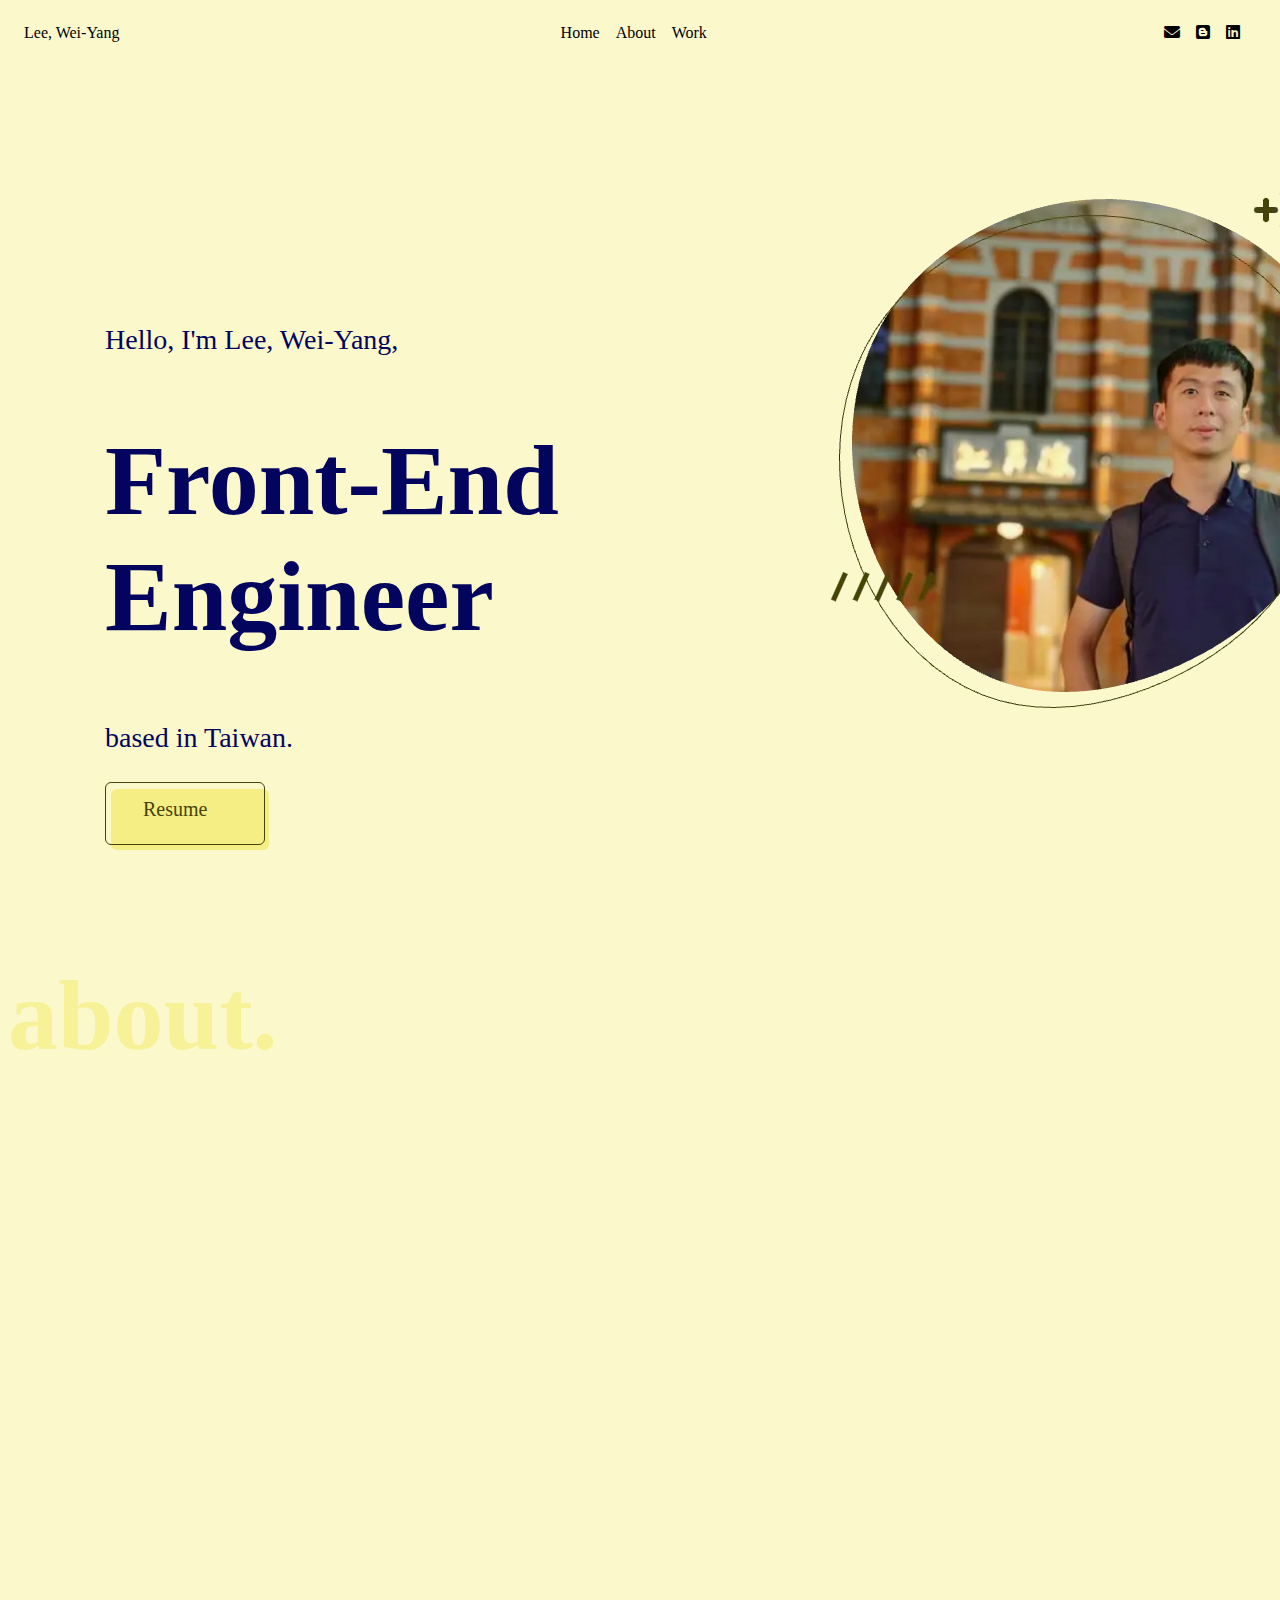
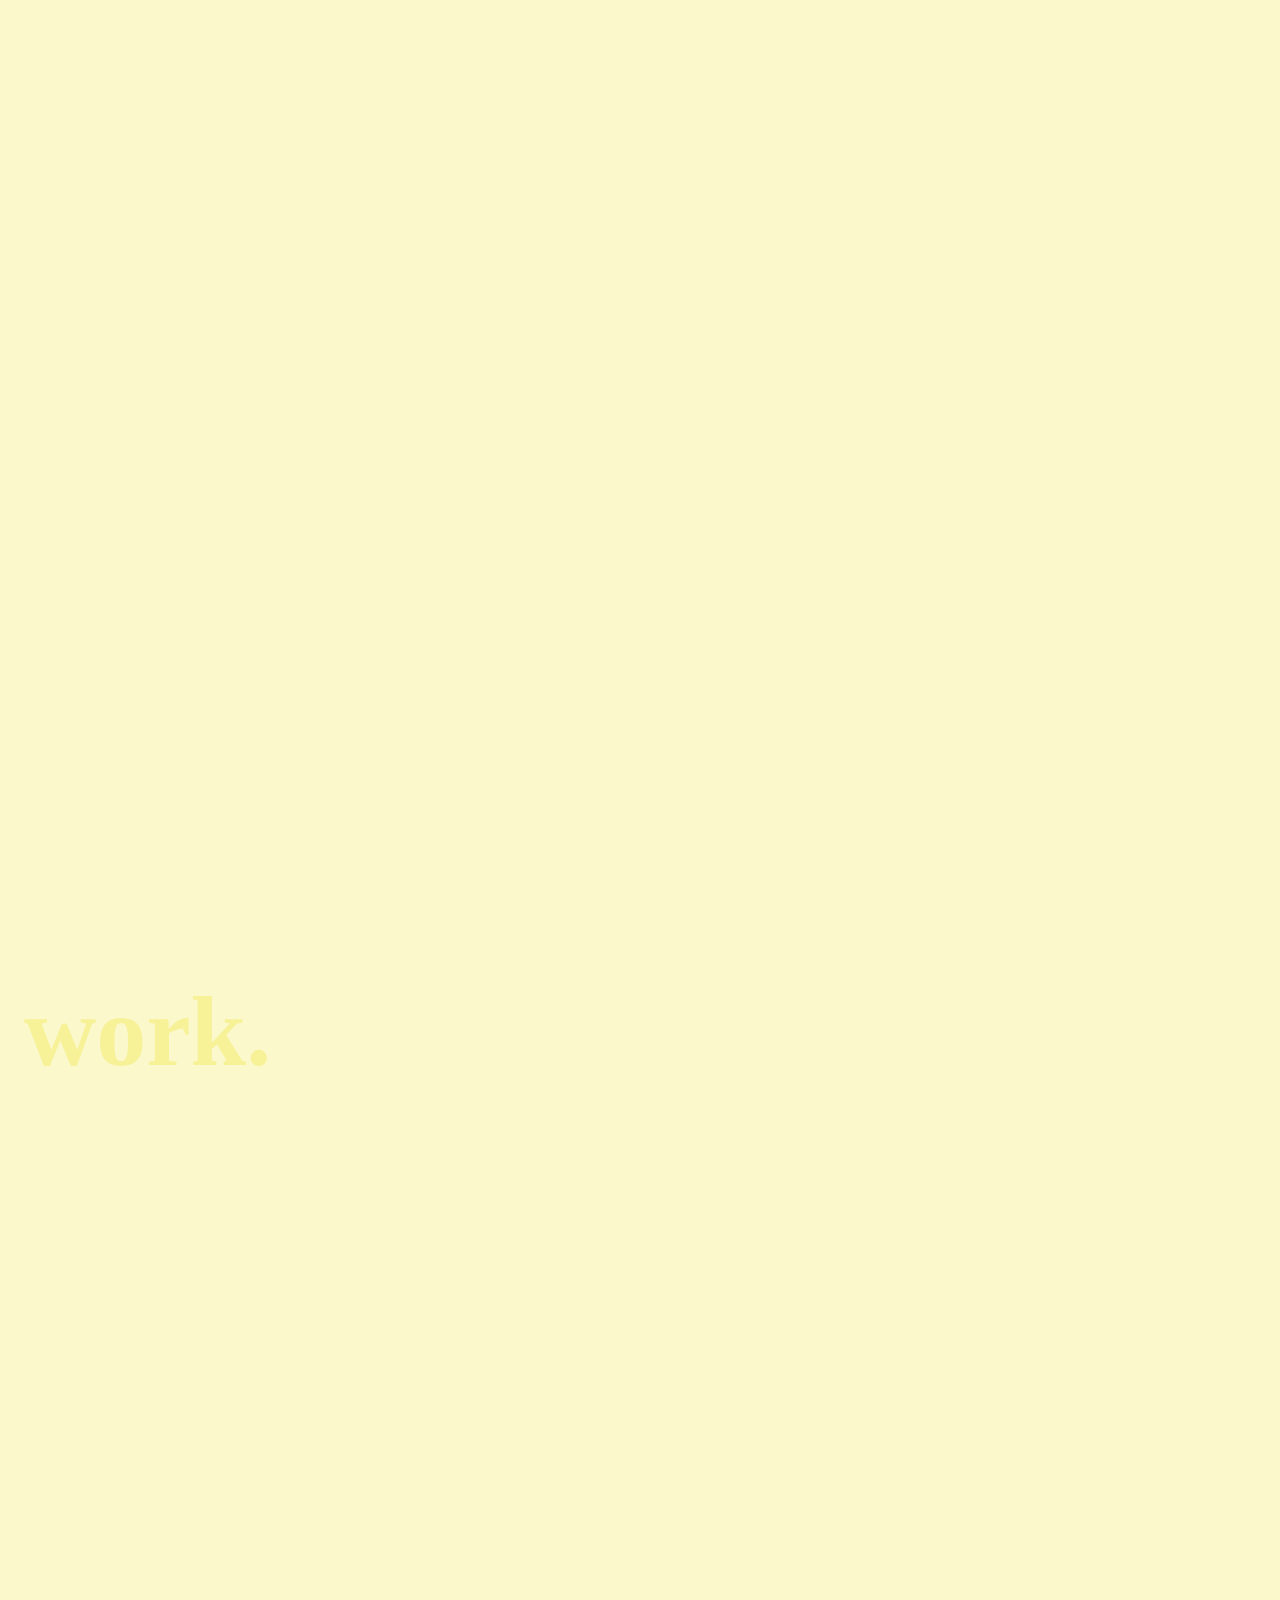
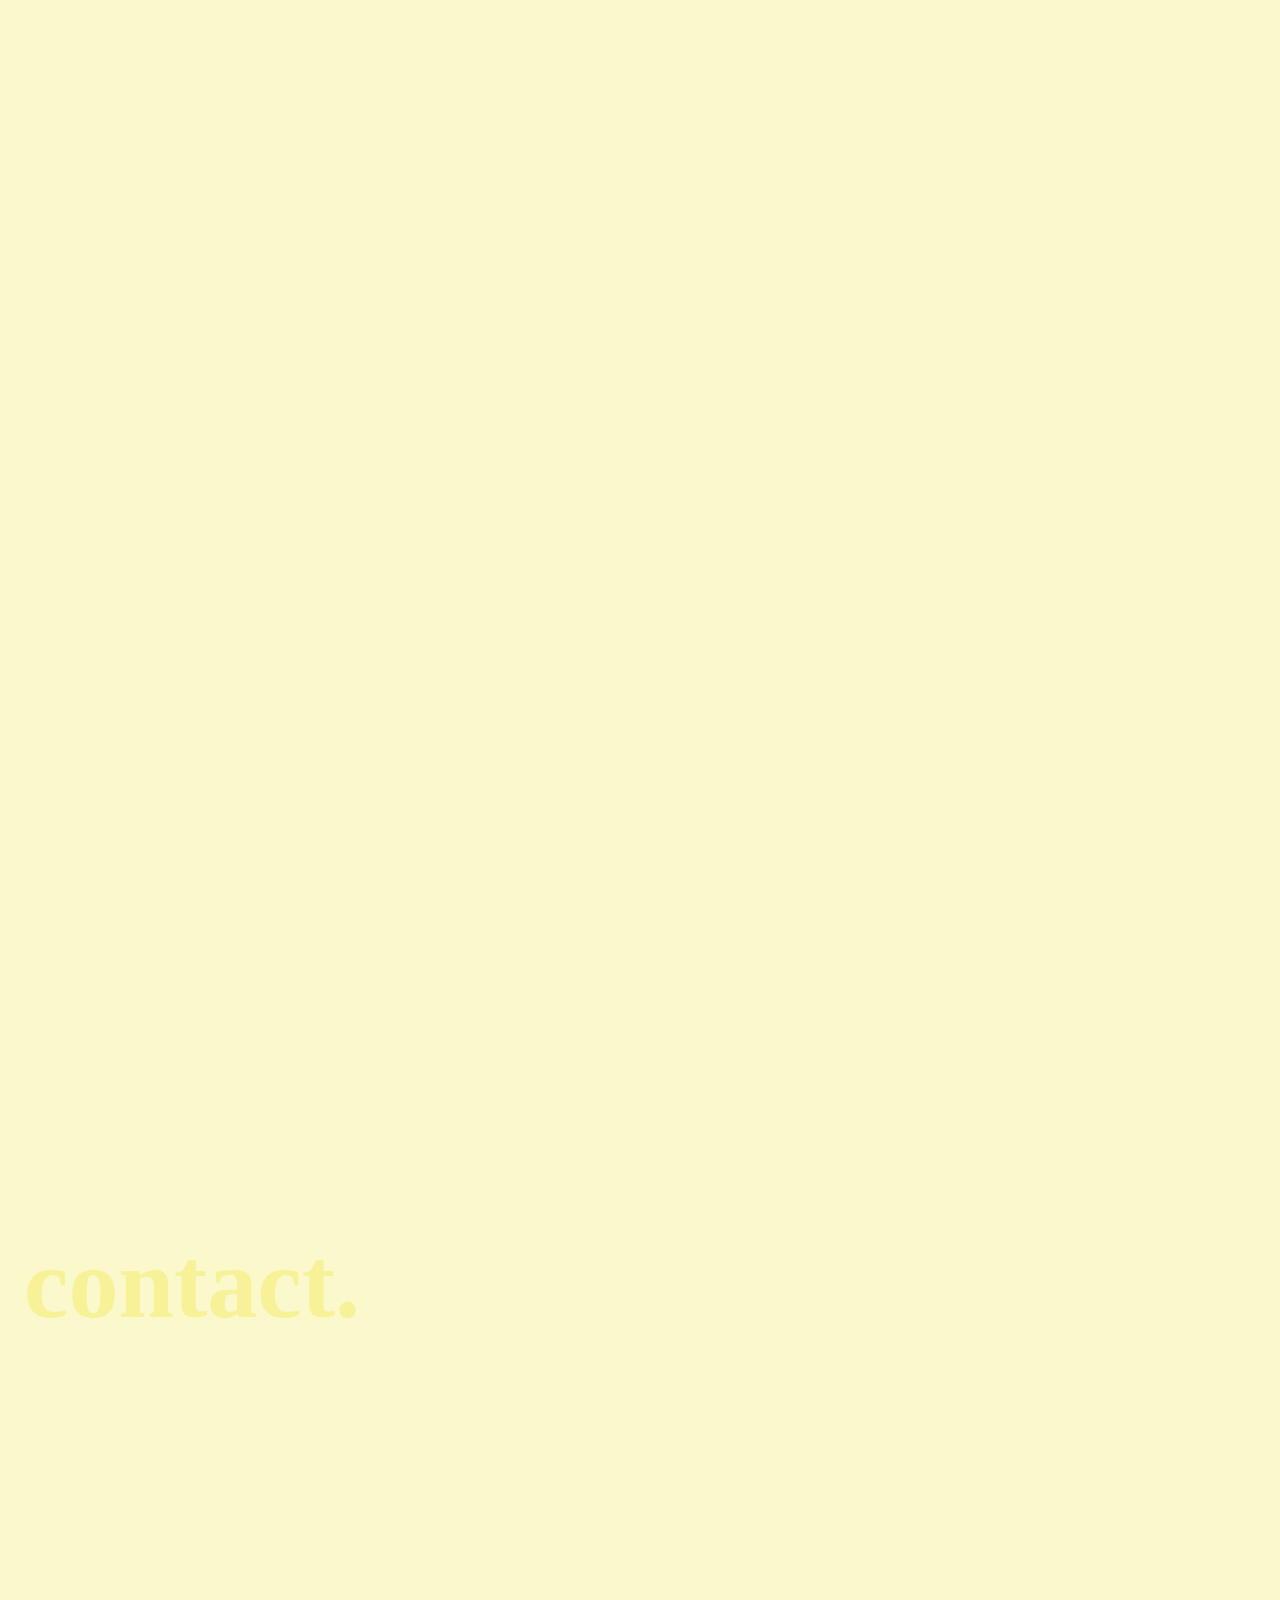
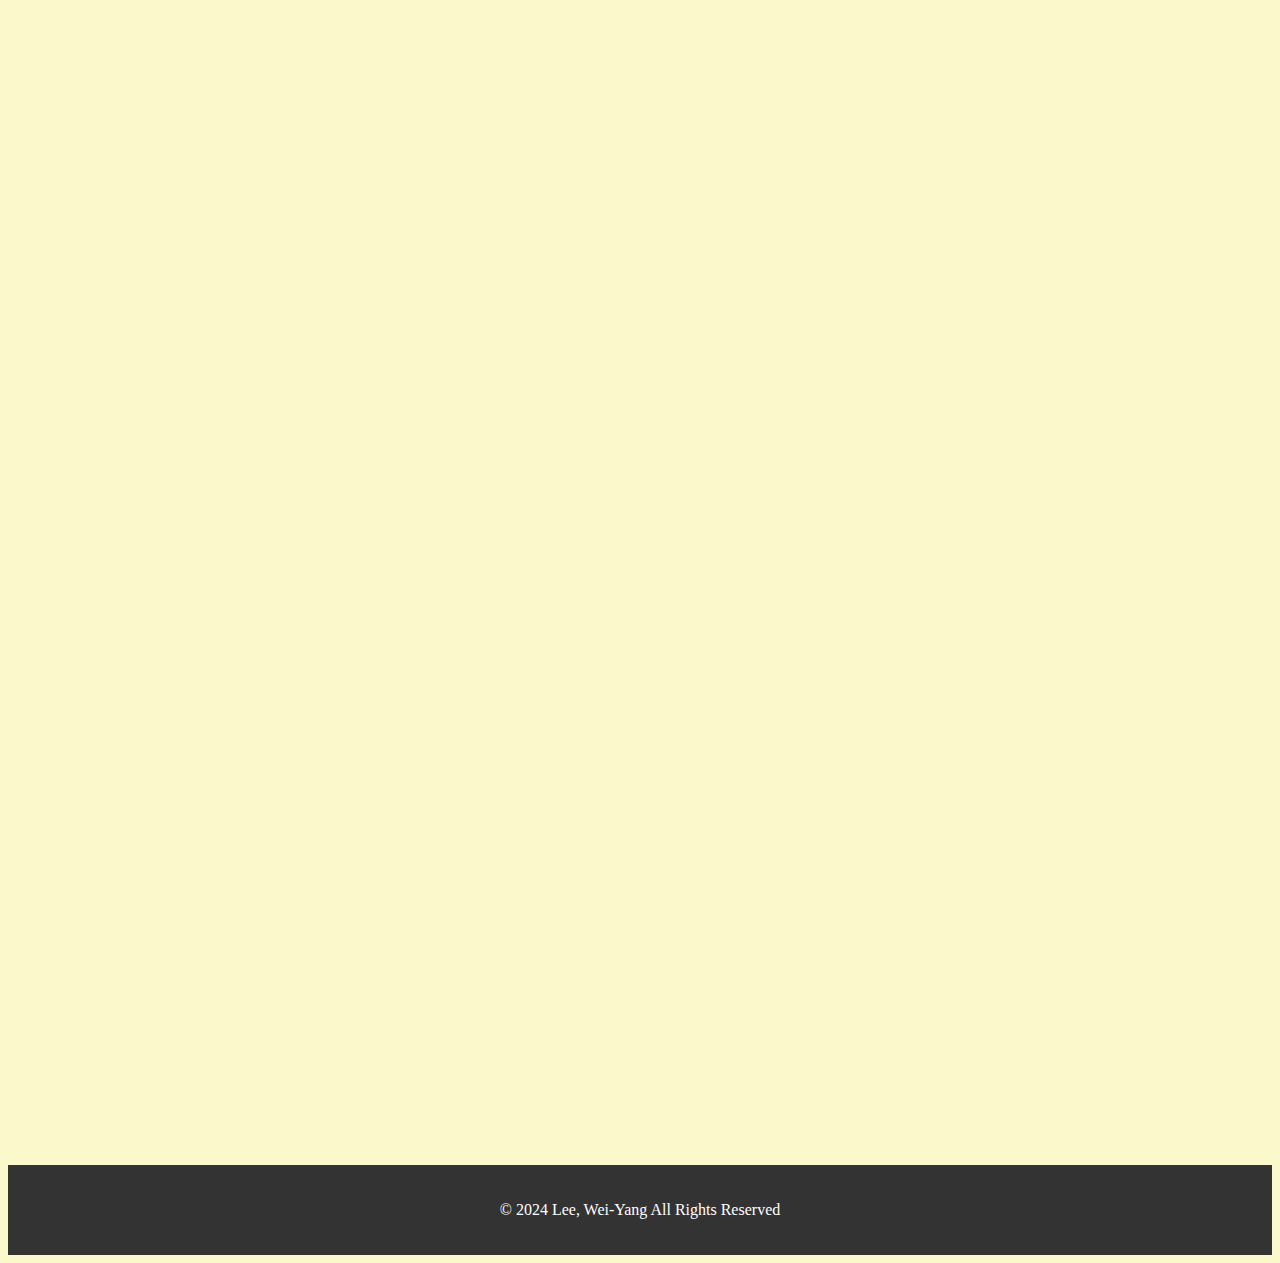
==== index.html @ bca59251 "嘗試修正fault：live server可連線resume，但github.io不行" ====
<!doctype html>
<html lang="en">

<head>
  <title>Wei-Yang's Portfolio</title>
  <!-- Required meta tags -->
  <meta charset="utf-8" />
  <meta name="viewport" content="width=device-width, initial-scale=1, shrink-to-fit=no" />

  <!-- Bootstrap CSS v5.2.1 -->
  <link href="https://cdn.jsdelivr.net/npm/bootstrap@5.3.2/dist/css/bootstrap.min.css" rel="stylesheet"
    integrity="sha384-T3c6CoIi6uLrA9TneNEoa7RxnatzjcDSCmG1MXxSR1GAsXEV/Dwwykc2MPK8M2HN" crossorigin="anonymous" />
  <!-- 引入font-awesome -->
  <link rel="stylesheet" href="https://cdnjs.cloudflare.com/ajax/libs/font-awesome/6.0.0/css/all.min.css">
  <!-- 引入自訂css樣式 -->
  <link rel="stylesheet" href="./styleguide.css" />
  <link rel="stylesheet" href="./style.css" />
</head>
</head>

<body>
  <header>
    <nav>
      <div>Lee, Wei-Yang</div>
      <ul>
        <li>
          <a href="#home">Home</a>
        </li>
        <li>
          <a href="#about">About</a>
        </li>
        <li>
          <a href="#work">Work</a>
        </li>
      </ul>
      <ul>
        <li>
          <a href="#contact">
            <i class="fa-solid fa-envelope"></i>
          </a>
        </li>
        <li>
          <a href="https://moza-tech.blogspot.com/">
            <i class="fa-brands fa-blogger"></i>
          </a>
        </li>
        <li>
          <a href="#contact">
            <i class="fa-brands fa-linkedin"></i>
          </a>
        </li>
      </ul>
    </nav>
    <div class="hero-text slide-in-right">
      <p class="fade-in">Hello, I'm Lee, Wei-Yang,</p>
      <h1 class="fade-in">Front-End Engineer</h1>
      <p class="fade-in">based in Taiwan.</p>
      <a src="./resume.pdf">
        <div class="fade-in" style="position: relative">
          <div
            style="width: 158px; height: 61px; left: 6px; top: 7px; position: absolute; background: #F5EE84; border-radius: 6px">
          </div>
          <div
            style="width: 158px; height: 61px; left: 0px; top: 0px; position: absolute; border-radius: 6px; border: 1px #474306 solid">
          </div>
          <div
            style="left: 38px; top: 16px; position: absolute; color: #474306; font-size: 20px; font-family: Poppins; font-weight: 400; word-wrap: break-word">
            Resume</div>
        </div>
      </a>
    </div>
    <div class="avatar fade-in"><img src="./image/avator.webp" /></div>
  </header>
  <div class="spacer"></div>
  <main>
    <div class="container">
      <div class="row">
        <div class="col-12">
          <div class="subtitle">
            <div class="text-wrapper" id="about">about.</div>
          </div>
        </div>
        <div class="col-8">
          <div class="subtitle-info">
            <!-- <p class="text-wrapper fade-in">
              目前求職中，擁有國立臺灣大學社會學系學士學位，曾任中央機關公務員。最近於資展國際結訓，累積近600小時的前端工程師技術訓練，掌握JavaScript、React等前端技術及PHP、MySQL等後端技術。
            </p> -->
            <p class="text-wrapper fade-in">
              I'm currently between jobs and hold a bachelor's degree in Sociology from National Taiwan University.
              Former central government civil servant. <br>
              Recently completed nearly 600 hours of front-end engineer training at iSpan, gaining skills in
              JavaScript, React, and back-end technologies like PHP and MySQL.
            </p>
          </div>
        </div>
      </div>
      <div class="row about-list-wrap">
        <div class="col-8">
          <ul class="about-list">
            <li class="fade-in slide-in">
              <p class="year">2024-</p>
              <!-- <p>
                我自費參加資展國際前端工程師就業養成班培訓，累積近600小時學習及實作經驗，以React和Node.js和團隊夥伴完成『具有以日期預約露營地功能』的野放露營預約平台；並以PHP和MySQL完成後台管理系統。<br>
                此外我也擔任班代，擔任班導與同學之間的窗口、協助同學反應學習問題，也自發邀請老師和同學一起餐敘促進師生交流及合作學習。
              </p> -->
              <p>
                I self-funded my participation in the iSpan Front-End Engineer Training Program, gaining nearly 600
                hours of experience
                with React and Node.js. With my team, I developed an outdoor camping reservation platform featuring
                date-based campsite
                booking, and created a backend management system using PHP and MySQL<br>
                In addition, I served as a class representative, acting as a liaison between the instructor and
                students. I assisted in
                addressing learning issues and proactively organized meals with teachers and classmates to promote
                communication and
                collaborative learning.</p>
            </li>
            <li class="slide-in fade-in">
              <p class="year">2020-2024</p>
              <!-- <p>
                我任職於中央健康保險署--連續多年榮獲政府服務品質獎第一名--南區業務組，從事總務、採購工作，任職期間成為科室第一位連續3年考績甲等的新進同仁，甚至支援資訊安全內控作業，並擔任資安種子講師；離職前也建立大樓管理的SOP文件，順利交接。
              </p> -->
              <p>I worked at the Southern Regional Office of the National Health Insurance Administration, which has
                consistently won the
                Government Service Quality Award. <br>My role involved general affairs and procurement. During my time
                there, I became the
                first new employee in the department to receive top performance ratings for three consecutive years. I
                also supported
                information security internal controls and served as an information security seed instructor. Before
                leaving, I
                established the building management SOP documents for a smooth handover.</p>
            </li>
            <li class="slide-in fade-in">
              <p class="year">2015-2020</p>
              <!-- <p>我在體制外德育學校擔任公民教師兼班群導師，期間和同儕一起組織學生從事服務活動，包含：社區關懷老人服務、救援300隻小鴨、迎接3000人次的校園懇親服務、到國家音樂廳演出。</p> -->
              <p>I served as a civics teacher and homeroom mentor at a non-traditional moral education school, where I
                collaborated with
                colleagues to organize student service activities. These included community care for the elderly,
                rescuing 300
                ducklings, welcoming 3,000 visitors for a school family day, and performing at the National Concert
                Hall.</p>
            </li>
          </ul>
        </div>

      </div>
    </div>
    </div>

    <section class="absolute-section">
    </section>

    <section class="container grid-section ">
      <div class="row">
        <div class="subtitle-wrap">
          <div class="grid-subtitle">
            <div class="text-wrapper" id="work">work.</div>
          </div>
          <div class="grid-subtitle-info">
            <p class="text-wrapper fade-in">
              <!-- 以下是我在資展國際前端工程師就業養成班培訓期間，以React,Node.js,PHP,和MySQL等技術，與團隊夥伴完成的作品。 -->
              During the Front-End Engineer
              Employment Training Program at iSpan, I collaborated with team members to complete
              projects using React, Node.js, PHP, and MySQL
            </p>
          </div>
        </div>
      </div>
      <!-- cards -->
      <div class="row">
        <div class="col-6">
          <div class="card fade-in">
            <div class="thumbnail">
              <figure>
                <img src="./image/yeahFun01.webp" />
                <figcaption>November 24, 2019</figcaption>
              </figure>
            </div>
            <h3>Camping Reservation Platform</h3>
            <p>
              <!-- 這是提供用戶能以日期、人數等條件篩選喜好的露營地並預約、付款的網站，採用React和Node.js為前後端，並串接MySQL資料庫，此作品我主要負責商品資訊頁的切版及功能。
              <br><br> -->
              I worked on
              a website that lets users filter campsites by date and capacity, make reservations, and process payments.
              The project uses React for the front end, Node.js for the back end, and MySQL as the database. I was
              primarily
              responsible for the layout and functionality of the product information page.
            </p>
            <p style="text-align: end;">
              <a href="./yeahfun.pdf">
                View Presentation
              </a>
            </p>
          </div>
        </div>
        <div class="col-6">
          <div class="card fade-in">
            <div class="thumbnail">
              <figure>
                <img src="./image/admin-systom03.webp" />
                <figcaption>November 24, 2019</figcaption>
              </figure>
            </div>
            <h3>Backend Management System</h3>
            <p>
              <!-- 這是提供管理者進行會員、營地、訂單、留言管理的後台系統，未來可進一步擴增為商家管理平台。採用Apache,PHP,MySQL建置。此作品我主要負責留言的增刪查改。<br><br> -->
              I worked on a
              backend system for managing members, campsites, orders, and messages, with the potential to expand into a
              vendor management platform. The system was built using Apache, PHP, and MySQL. I was mainly responsible
              for the CRUD
              operations for messages.
            </p>
          </div>
        </div>
      </div>
    </section>
    <section class="container grid-section">
      <div class="row">
        <div class="subtitle-wrap">
          <div class="grid-subtitle">
            <div class="text-wrapper" id="contact">contact.</div>
          </div>
        </div>
      </div>
      <div class="row">
        <div class="col-4">
          <img class="contact-image fade-in" src="./image/contact.jpg" />
        </div>
        <div class="col-8">
          <div class="contact-info-wrap slide-up">
            <div class="contact-info">
              <!-- 對我的作品感興趣？歡迎聯繫我面試或商業合作，並關注我的技術部落格！<br> -->
              Interested in my work? Contact me for
              interviews or business opportunities. Check out my technical blog and feel free to
              follow!
            </div>
            <p class="contact-info">
              <a href="mailto:mimifaso@gmail.com">Send me an email</a>
              <i class="fa-solid fa-arrow-pointer fa-beat"></i>
            </p>
            <p class="contact-info">My Tech Blog:
              <a href="https://moza-tech.blogspot.com/">Mr.抹茶的技術部落格
                <i class="fa-solid fa-arrow-pointer fa-beat"></i>
              </a>
            </p>
            <p class="contact-info">
              <a href="https://www.threads.net/@kirin_0928" target="_blank">Follow me on Threads：每天一篇工作文直到轉職成功</a>
              <i class="fa-solid fa-arrow-pointer fa-beat"></i>
            </p>
          </div>
        </div>
      </div>
    </section>
    <button id="topButton">TOP</button>
  </main>
  <footer>
    <div class="footer-content">
      <p> &copy; 2024 Lee, Wei-Yang All Rights Reserved</p>
      <!-- <ul class="socials">
      <li><a href="https://www.facebook.com/yourusername">Facebook</a></li>
      <li><a href="https://www.twitter.com/yourusername">Twitter</a></li>
      <li><a href="https://www.linkedin.com/in/yourusername">LinkedIn</a></li>
    </ul> -->
      <!-- <p>聯繫我: your-email@example.com</p> -->
    </div>
  </footer>
  <!-- Bootstrap JavaScript Libraries -->
  <script src="https://cdn.jsdelivr.net/npm/@popperjs/core@2.11.8/dist/umd/popper.min.js"
    integrity="sha384-I7E8VVD/ismYTF4hNIPjVp/Zjvgyol6VFvRkX/vR+Vc4jQkC+hVqc2pM8ODewa9r"
    crossorigin="anonymous"></script>

  <script src="https://cdn.jsdelivr.net/npm/bootstrap@5.3.2/dist/js/bootstrap.min.js"
    integrity="sha384-BBtl+eGJRgqQAUMxJ7pMwbEyER4l1g+O15P+16Ep7Q9Q+zqX6gSbd85u4mG4QzX+"
    crossorigin="anonymous"></script>

  <script>
    //淡入效果
    document.addEventListener("DOMContentLoaded", function () {
      const observer = new IntersectionObserver((entries, observer) => {
        entries.forEach(entry => {
          if (entry.isIntersecting) {
            entry.target.classList.add('visible');
            observer.unobserve(entry.target); // 在元素已經淡入後停止觀察
          }
        });
      }, { threshold: 0.1 }); // 當元素有 10% 可見時觸發

      const elements = document.querySelectorAll('.fade-in');
      elements.forEach(element => {
        observer.observe(element);
      });
    });
    // 獲取按鈕元素
    var topButton = document.getElementById("topButton");
    // 當用戶滾動頁面時，如果滾動距離超過 20px，就顯示按鈕
    window.onscroll = function () {
      if (document.body.scrollTop > 20 || document.documentElement.scrollTop > 20) {
        topButton.style.display = "block";
      } else {
        topButton.style.display = "none";
      }
    };
    // 當用戶點擊按鈕時，滾動到頁面頂部
    topButton.onclick = function () {
      document.body.scrollTop = 0; // 對於 Safari
      document.documentElement.scrollTop = 0; // 對於 Chrome, Firefox, IE 和 Opera
    };
    // 向左滑入效果
    document.addEventListener("DOMContentLoaded", function () {
      const observer = new IntersectionObserver((entries, observer) => {
        entries.forEach(entry => {
          if (entry.isIntersecting) {
            entry.target.classList.add('visible');
            // observer.unobserve(entry.target); 
            // 在元素已經滑入後停止觀察
          }
        });
      }, { threshold: [0.1] }); // 使用多個閾值確保較早觸發

      const elements = document.querySelectorAll('.slide-in');
      elements.forEach(element => {
        observer.observe(element);
      });
    });

    // 向上滑入效果
    document.addEventListener("DOMContentLoaded", function () {
      const observer = new IntersectionObserver((entries, observer) => {
        entries.forEach(entry => {
          if (entry.isIntersecting) {
            entry.target.classList.add('visible');
            // observer.unobserve(entry.target); 
            // 在元素已經滑入後停止觀察
          }
        });
      }, { threshold: [0.1, 0.5] }); // 使用多個閾值確保較早觸發

      const elements = document.querySelectorAll('.slide-up');
      elements.forEach(element => {
        observer.observe(element);
      });
    });

    // 向右滑入效果
    document.addEventListener("DOMContentLoaded", function () {
      const observer = new IntersectionObserver((entries, observer) => {
        entries.forEach(entry => {
          if (entry.isIntersecting) {
            entry.target.classList.add('visible');
            // observer.unobserve(entry.target); 
            // 在元素已經滑入後停止觀察
          }
        });
      }, { threshold: [0.1, 0.5] }); // 使用多個閾值確保較早觸發

      const elements = document.querySelectorAll('.slide-in-right');
      elements.forEach(element => {
        observer.observe(element);
      });
    });
  </script>
</body>

</html>
---- style.css ----
body {
  background: var(--Light-Yellow, #fbf8cc);
}

header {
  position: relative;
}

nav {
  display: flex;
  justify-content: space-between;
  align-items: center;
  padding: 1rem;
}

nav ul {
  display: flex;
  margin-block: auto; /*  覆蓋Bootstrap框架預設的reboot.scss樣式*/
}

nav li {
  list-style-type: none;
  margin-right: 1rem; /*使用相對單位增加響應度*/
}
nav li:not(:last-child) {
  list-style-type: none;
  margin-right: 1rem; /*不讓最後一個<li>有右邊距*/
}

a {
  text-decoration: none;
  color: inherit;
}

.hero-text {
  width: 616px;
  height: 430px;
  /* width:50%;
  height:auto; */
  flex-shrink: 0;

  position: absolute;
  top: 288px;
  left: 97px;
  /* position: absolute;
  top:80%;
  left:5%; */
}

.hero-text h1 {
  color: var(--Dark-Blue, #03045e);
  font-family: Poppins;
  font-size: 100px;
  font-style: normal;
  font-weight: bolder;
  line-height: 116px; /* 116% */
}

.hero-text p {
  color: var(--Dark-Blue, #03045e);
  font-family: Poppins;
  font-size: 28px;
  font-style: normal;
  font-weight: 500;
  line-height: normal;
}

.avatar {
  position: absolute;
  top: 174px;
  left: 823px;
  width: 506px;
  height: 509px;
  flex-shrink: 0;
}

.spacer {
  height: 100vh;
}

.absolute-section {
  height: 65rem;
}

.subtitle {
  /* position: absolute;
  top: 979px;
  left: 87px; */
}

.subtitle .text-wrapper {
  color: var(--Too-Light-Yellow, #f7f197);
  font-family: Poppins;
  font-size: 100px;
  font-style: normal;
  font-weight: 800;
  line-height: 116px; /* 116% */
}
.subtitle-info {
  /* position: absolute;
  top: 1127px;
  left: 87px; */
  width: 900px;
}
.subtitle-info .text-wrapper {
  width: 900px;
  font-family: "Poppins-Regular", Helvetica;
  font-weight: 400;
  color: var(--dark-blue);
  font-size: 24px;
  letter-spacing: 0;
  line-height: 44px;
  text-align: justify;
}

.about-list-wrap {
  display: flex;
  flex-direction: row-reverse;
  margin-top: 5rem;
}

.about-list {
  /* position: absolute;
  top: 1404px;
  left: 374px; */
  width: 900px;
  height: 132px;
}
.about-list li {
  list-style: none;
  position: relative;
}
.about-list li::before {
  content: "༺";
  position: absolute;
  top: 0;
  left: -2em;
  font-size: 1.5em;
}
.about-list li:not(:last-child) {
  margin-bottom: 2.9em; /* 調整下邊的間距 */
}

.about-list .year {
  font-family: "Poppins-SemiBold", Helvetica;
  font-weight: 600;
  color: var(--dark-blue);
  font-size: 24px;
  letter-spacing: 0;
  line-height: 40px;
}
.about-list p {
  display: flex;
  flex-wrap: wrap;
  justify-content: space-between;
  margin-top: 1rem;

  font-family: "Poppins-Regular", Helvetica;
  font-weight: 400;
  color: var(--dark-blue);
  font-size: 24px;
  letter-spacing: 0;
  text-align: justify;
}

br {
  line-height: 2rem;
}

.grid-section {
  padding: 1rem;
  margin-bottom: 8rem;
}

.grid-subtitle {
  display: flex;
}

.grid-subtitle .text-wrapper {
  color: var(--Too-Light-Yellow, #f7f197);
  font-family: Poppins;
  font-size: 100px;
  font-style: normal;
  font-weight: 800;
  line-height: 116px; /* 116% */
}

.subtitle-wrap {
  margin-bottom: 3rem;
}

.grid-subtitle-info .text-wrapper {
  width: 900px;
  font-family: "Poppins-Regular", Helvetica;
  font-weight: 400;
  color: var(--dark-blue);
  font-size: 24px;
  letter-spacing: 0;
  line-height: 44px;
}

.card {
  display: flex;
  flex-direction: column;
  height: 100%;
  overflow: hidden;
  background-color: #fcf8d4d6;
}

.thumbnail {
  height: 65%;
}

.thumbnail figure {
  width: 100%;
  height: 0; /* 讓長寬相等：因為父元素高度是0，設定高度為 0 */
  padding-bottom: 100%; /* 讓長寬相等：padding-bottom的%是參考寬度 */
  overflow: hidden;
  position: relative;
  /* 讓figcaption的margin-top作用 */
  display: flex;
  flex-direction: column;
}

.thumbnail img {
  border-radius: 5px;
  width: 100%;
  height: 100%;
  object-fit: contain;
  position: absolute;
  top: -10.5%;
  left: 0;
}

figcaption {
  color: #03045e;
  font-size: 15px;
  font-family: Poppins;
  font-style: italic;
  font-weight: 400;
  line-height: 44px;
  word-wrap: break-word;
  padding-inline: 1rem;

  position: absolute;
  /* margin-top: auto;figcaption 將會停在 .thumbnail 的下緣。 */
  bottom: 10%;
}

.card h3 {
  color: #03045e;
  font-family: Poppins;
  font-size: 24px;
  font-style: normal;
  font-weight: 600;
  line-height: 40px;
  padding-inline: 1rem;
}

.card p {
  color: #03045e;
  font-size: 18px;
  font-family: Poppins;
  font-weight: 400;
  line-height: 32px;
  word-wrap: break-word;
  padding-inline: 1rem;
}

.card a {
  text-decoration: underline;
  cursor: pointer;
}

.card a:hover {
  text-decoration: underline;
  cursor: pointer;
  font-style: italic;
}

.contact-image {
  width: 100%;
  height: auto;
  background: linear-gradient(0deg, #f5ee84 0%, #f5ee84 100%);
}

.contact-info {
  padding-left: 3rem;
}

.contact-info-wrap .contact-info {
  color: #03045e;
  font-size: 24px;
  font-family: Poppins;
  font-weight: 400;
  line-height: 44px;
  word-wrap: break-word;
  margin-bottom: 0.7rem;
}

.contact-info a:hover {
  font-style: italic;
  text-decoration: underline;
}

#topButton {
  position: fixed;
  bottom: 20px;
  right: 20px;
  display: none; /* 預設隱藏按鈕 */

  height: 50px;
  width: 50px;
  background-color: #f5ee84;
  color: #03045e;
  border: none;
  border-radius: 50%;
  cursor: pointer;
}

footer {
  background-color: #333;
  color: #fff;
  padding: 20px;
  text-align: center;
}

/* .footer-content .socials {
  list-style-type: none;
  padding: 0;
} */

/* .footer-content .socials li a {
  color: #fff;
  text-decoration: none;
} */

/* 動畫效果 */
.fade-in {
  opacity: 0;
  transition: opacity 1s ease-in;
}

.fade-in.visible {
  opacity: 1;
}

/* 向左滑入效果 */
.slide-in {
  transform: translateX(20%);
  opacity: 0;
  transition: transform 1s ease-out, opacity 1s ease-out;
}

.slide-in.visible {
  transform: translateX(0);
  opacity: 1;
}

/* 向上滑入效果 */
.slide-up {
  transform: translateY(80%);
  opacity: 0;
  transition: transform 0.8s ease-out, opacity 0.8s ease-out;
}

.slide-up.visible {
  transform: translateY(0);
  opacity: 1;
}

/* 向右滑入效果 */
.slide-in-right {
  transform: translateX(-50%);
  /* opacity: 0; */
  transition: transform 1s ease-out;
}

.slide-in-right.visible {
  transform: translateX(0);
  /* opacity: 1; */
}
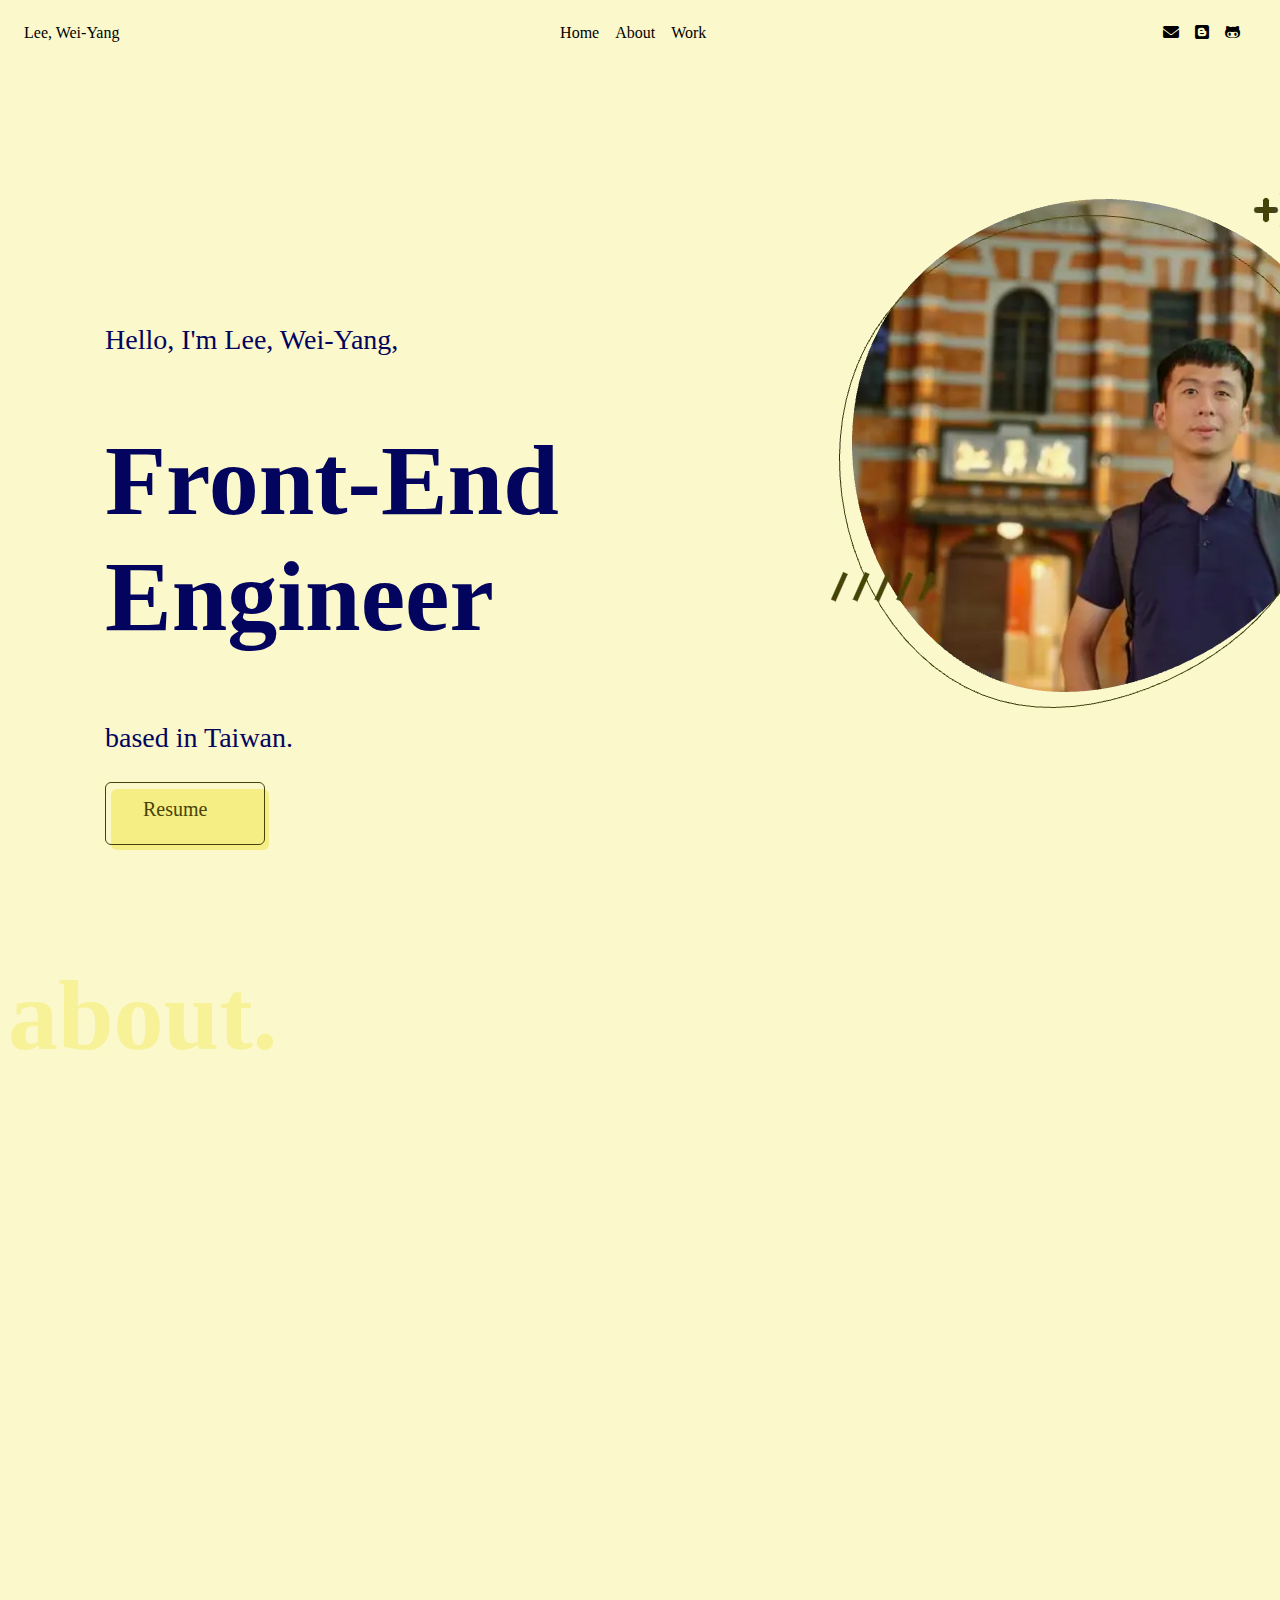
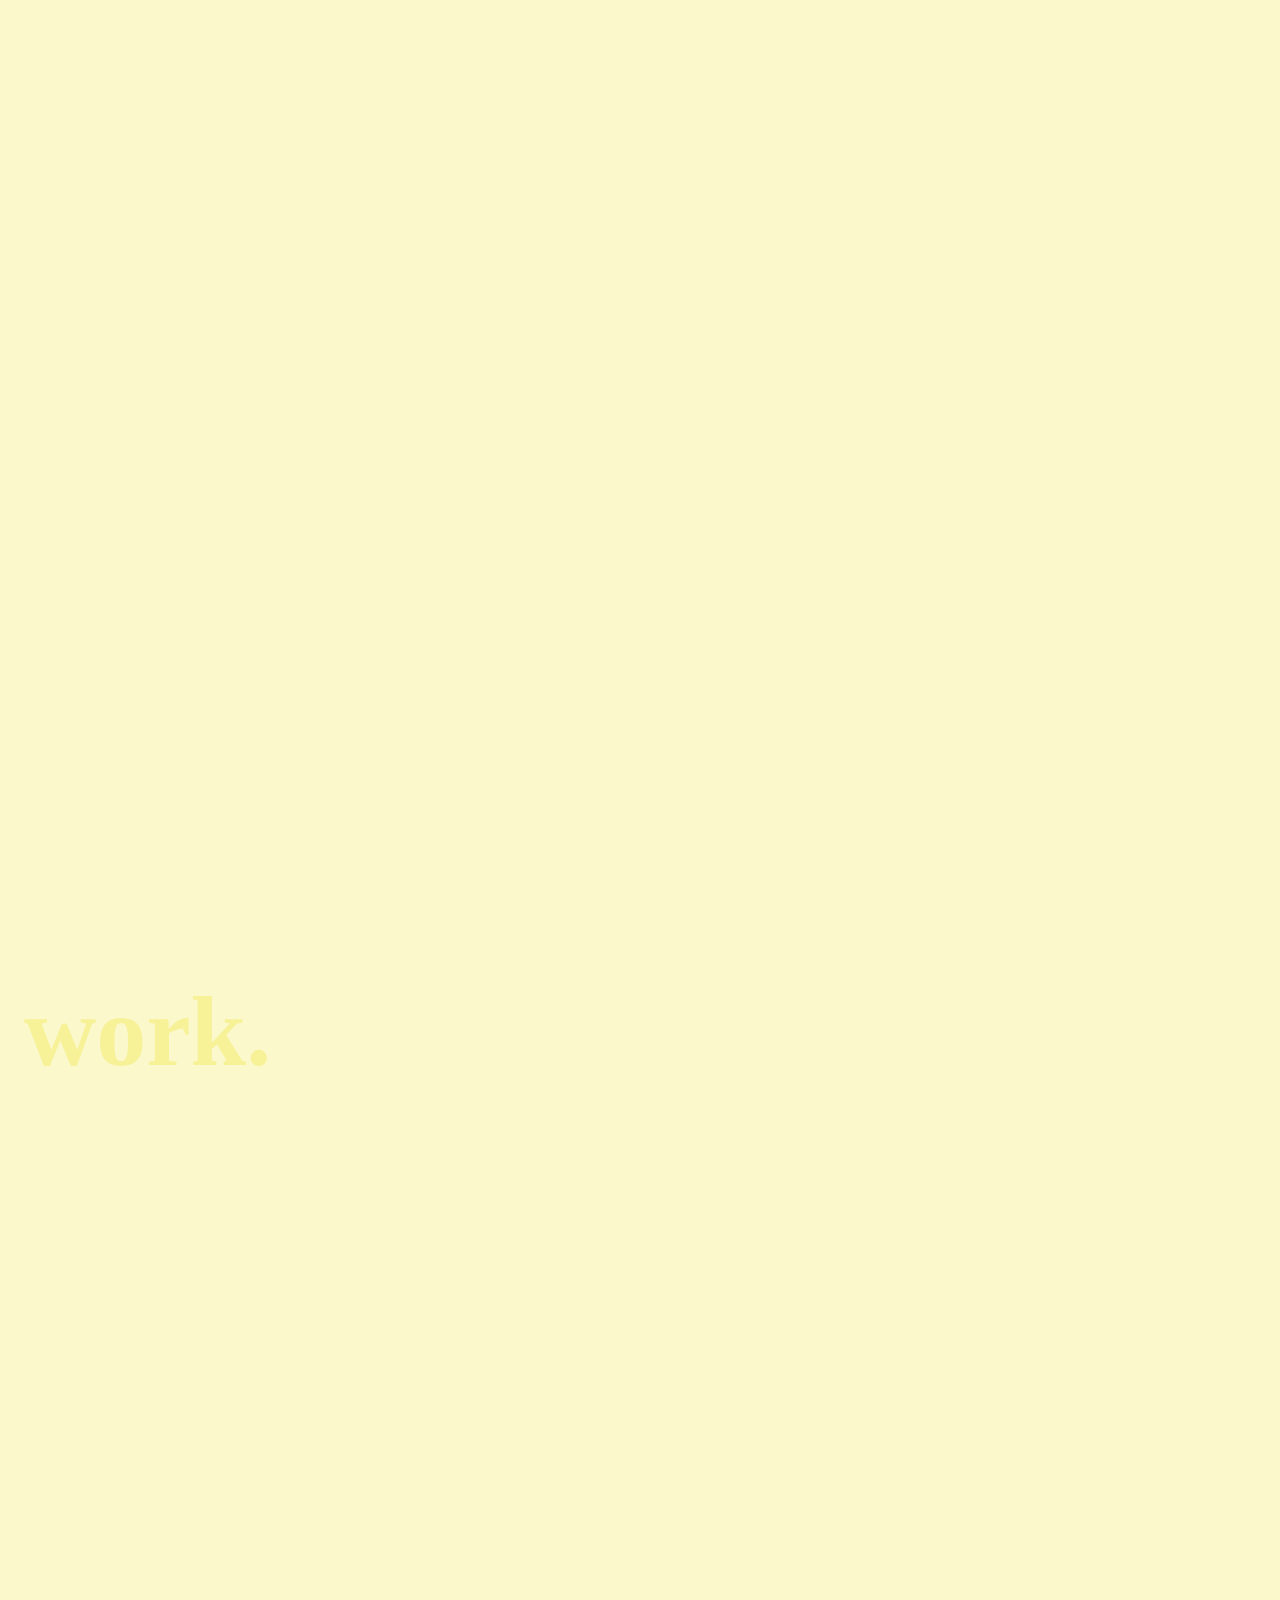
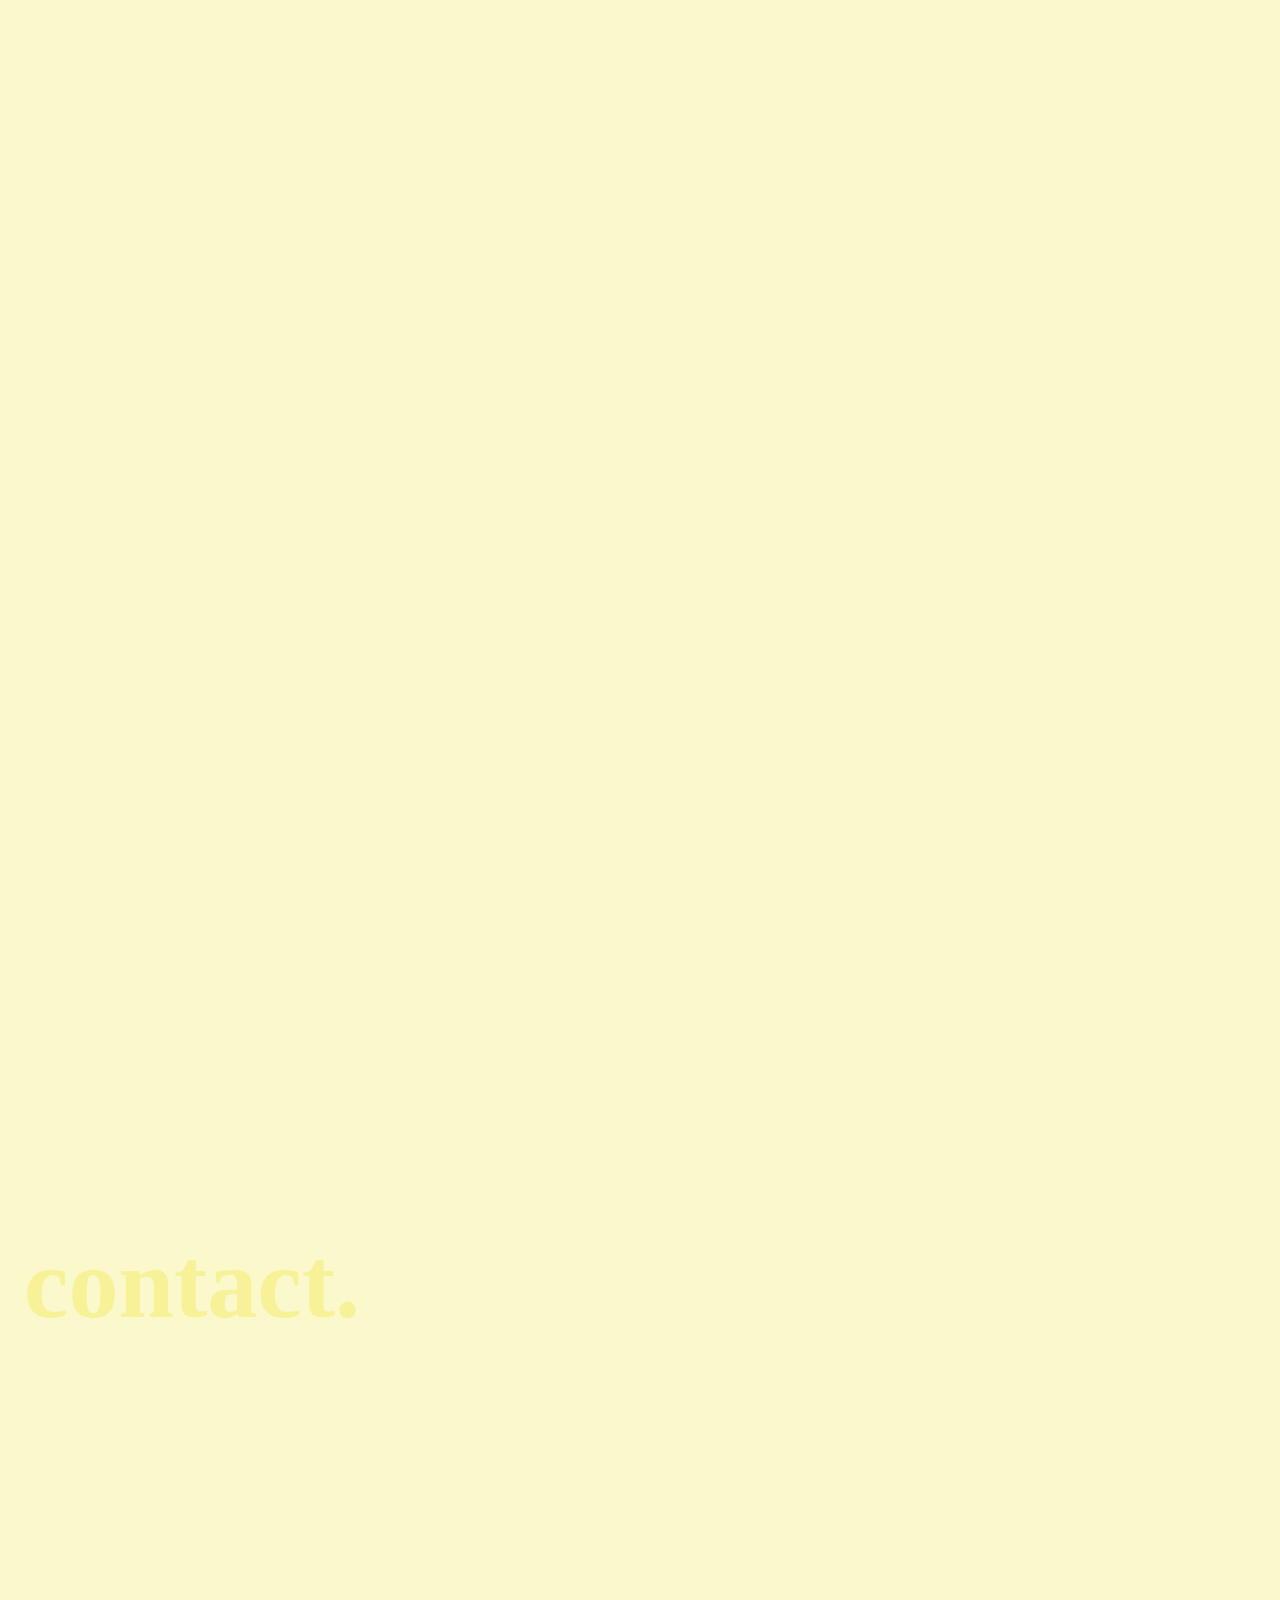
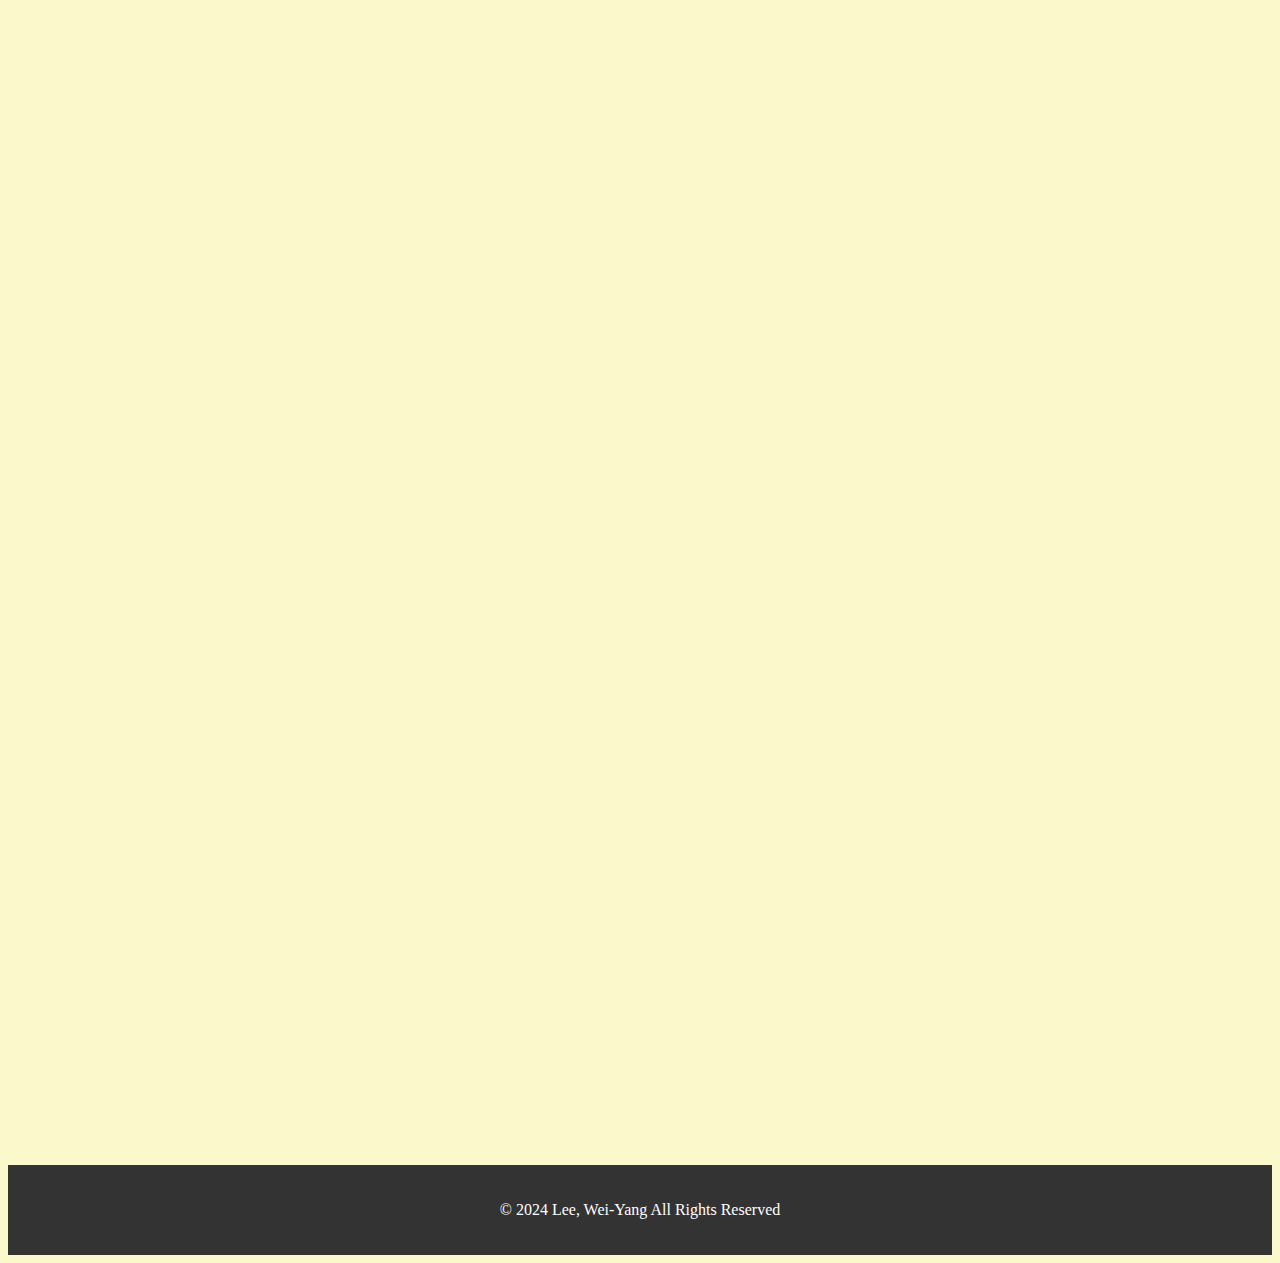
==== commit c7fcdbd0: "加入github，增加nav-bar社群媒體連結另開分頁" ====
--- a/index.html
+++ b/index.html
@@ -35,18 +35,18 @@
       </ul>
       <ul>
         <li>
-          <a href="#contact">
+          <a href="#contact" target="_blank">
             <i class="fa-solid fa-envelope"></i>
           </a>
         </li>
         <li>
-          <a href="https://moza-tech.blogspot.com/">
+          <a href="https://moza-tech.blogspot.com/" target="_blank">
             <i class="fa-brands fa-blogger"></i>
           </a>
         </li>
         <li>
-          <a href="#contact">
-            <i class="fa-brands fa-linkedin"></i>
+          <a href="https://github.com/Moza13571025" target="_blank">
+            <i class="fa-brands fa-github-alt"></i>
           </a>
         </li>
       </ul>
@@ -55,7 +55,7 @@
       <p class="fade-in">Hello, I'm Lee, Wei-Yang,</p>
       <h1 class="fade-in">Front-End Engineer</h1>
       <p class="fade-in">based in Taiwan.</p>
-      <a src="./resume.pdf">
+      <a href="./resume.pdf" target="_blank" style="width: 100%;">
         <div class="fade-in" style="position: relative">
           <div
             style="width: 158px; height: 61px; left: 6px; top: 7px; position: absolute; background: #F5EE84; border-radius: 6px">
@@ -187,7 +187,7 @@
               responsible for the layout and functionality of the product information page.
             </p>
             <p style="text-align: end;">
-              <a href="./yeahfun.pdf">
+              <a href="./yeahfun.pdf" target="_blank">
                 View Presentation
               </a>
             </p>
@@ -239,7 +239,7 @@
               <i class="fa-solid fa-arrow-pointer fa-beat"></i>
             </p>
             <p class="contact-info">My Tech Blog:
-              <a href="https://moza-tech.blogspot.com/">Mr.抹茶的技術部落格
+              <a href="https://moza-tech.blogspot.com/" target="_blank">Mr.抹茶的技術部落格
                 <i class="fa-solid fa-arrow-pointer fa-beat"></i>
               </a>
             </p>
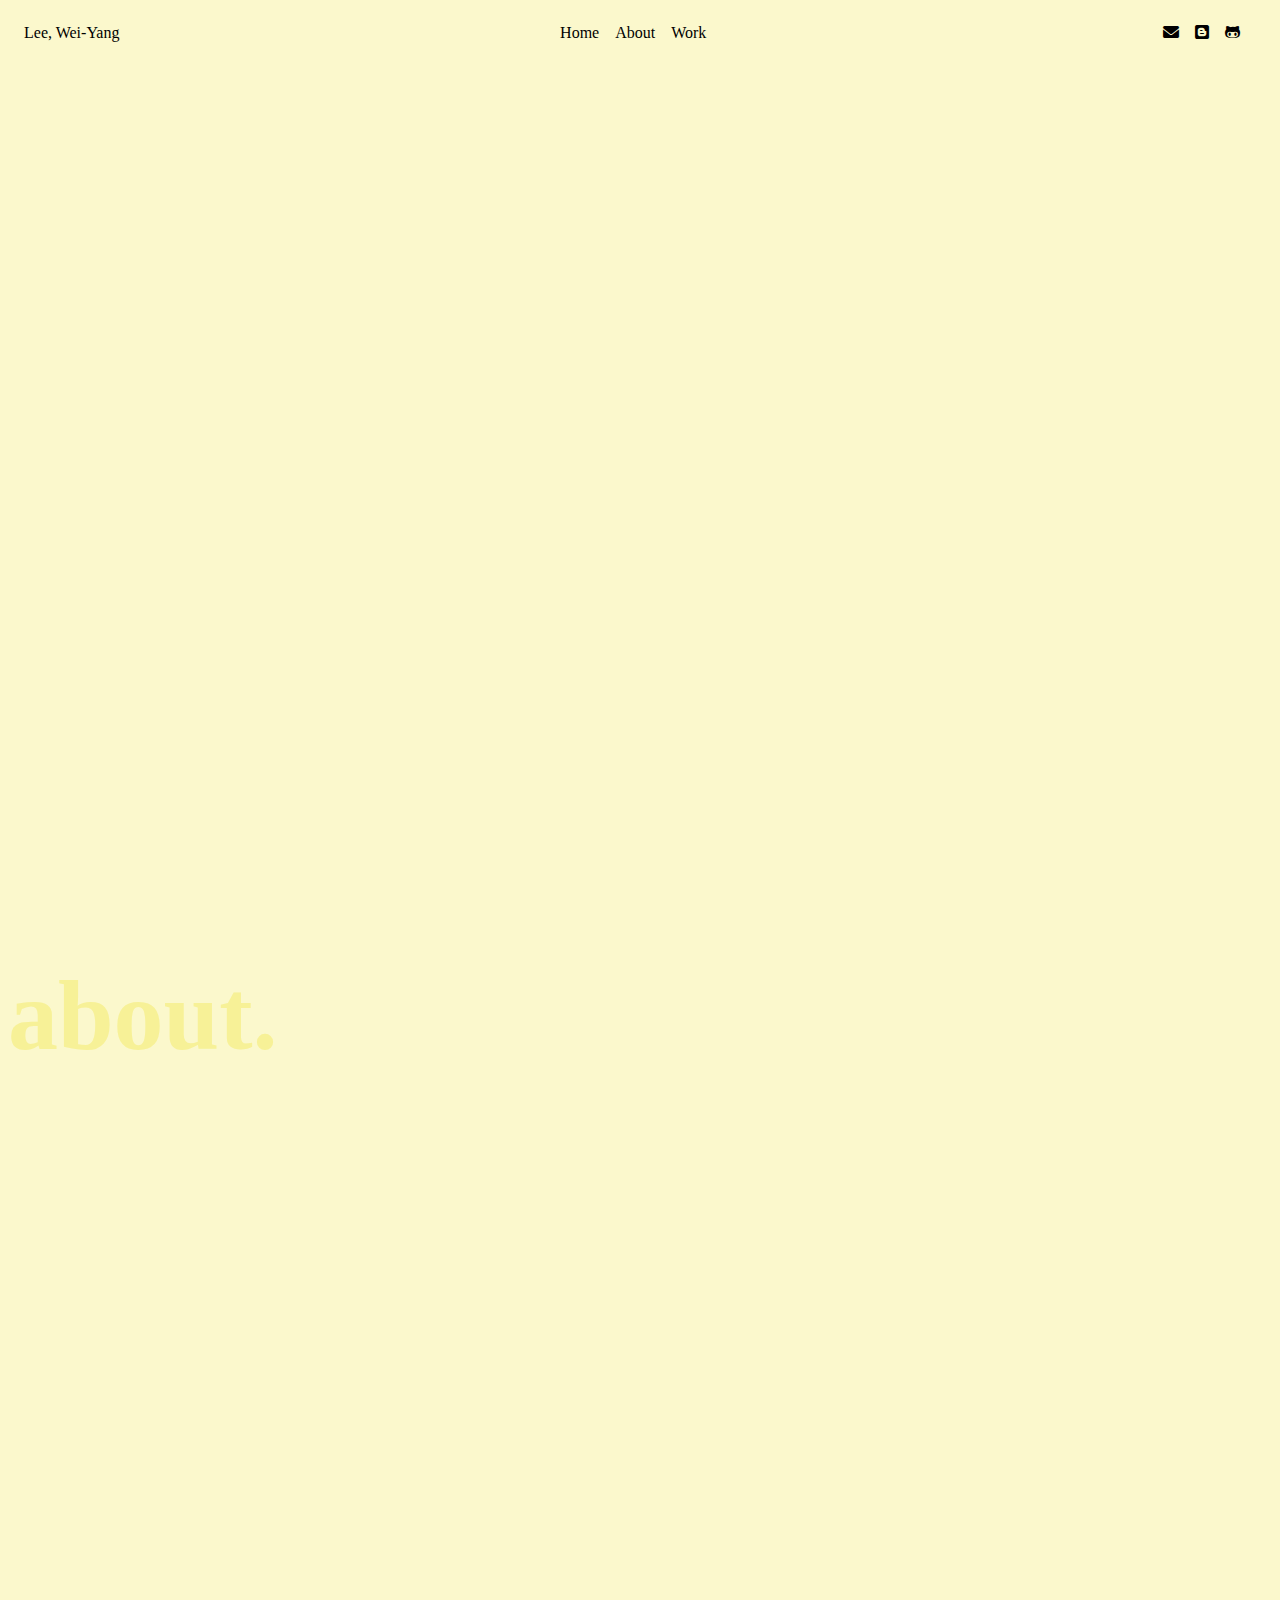
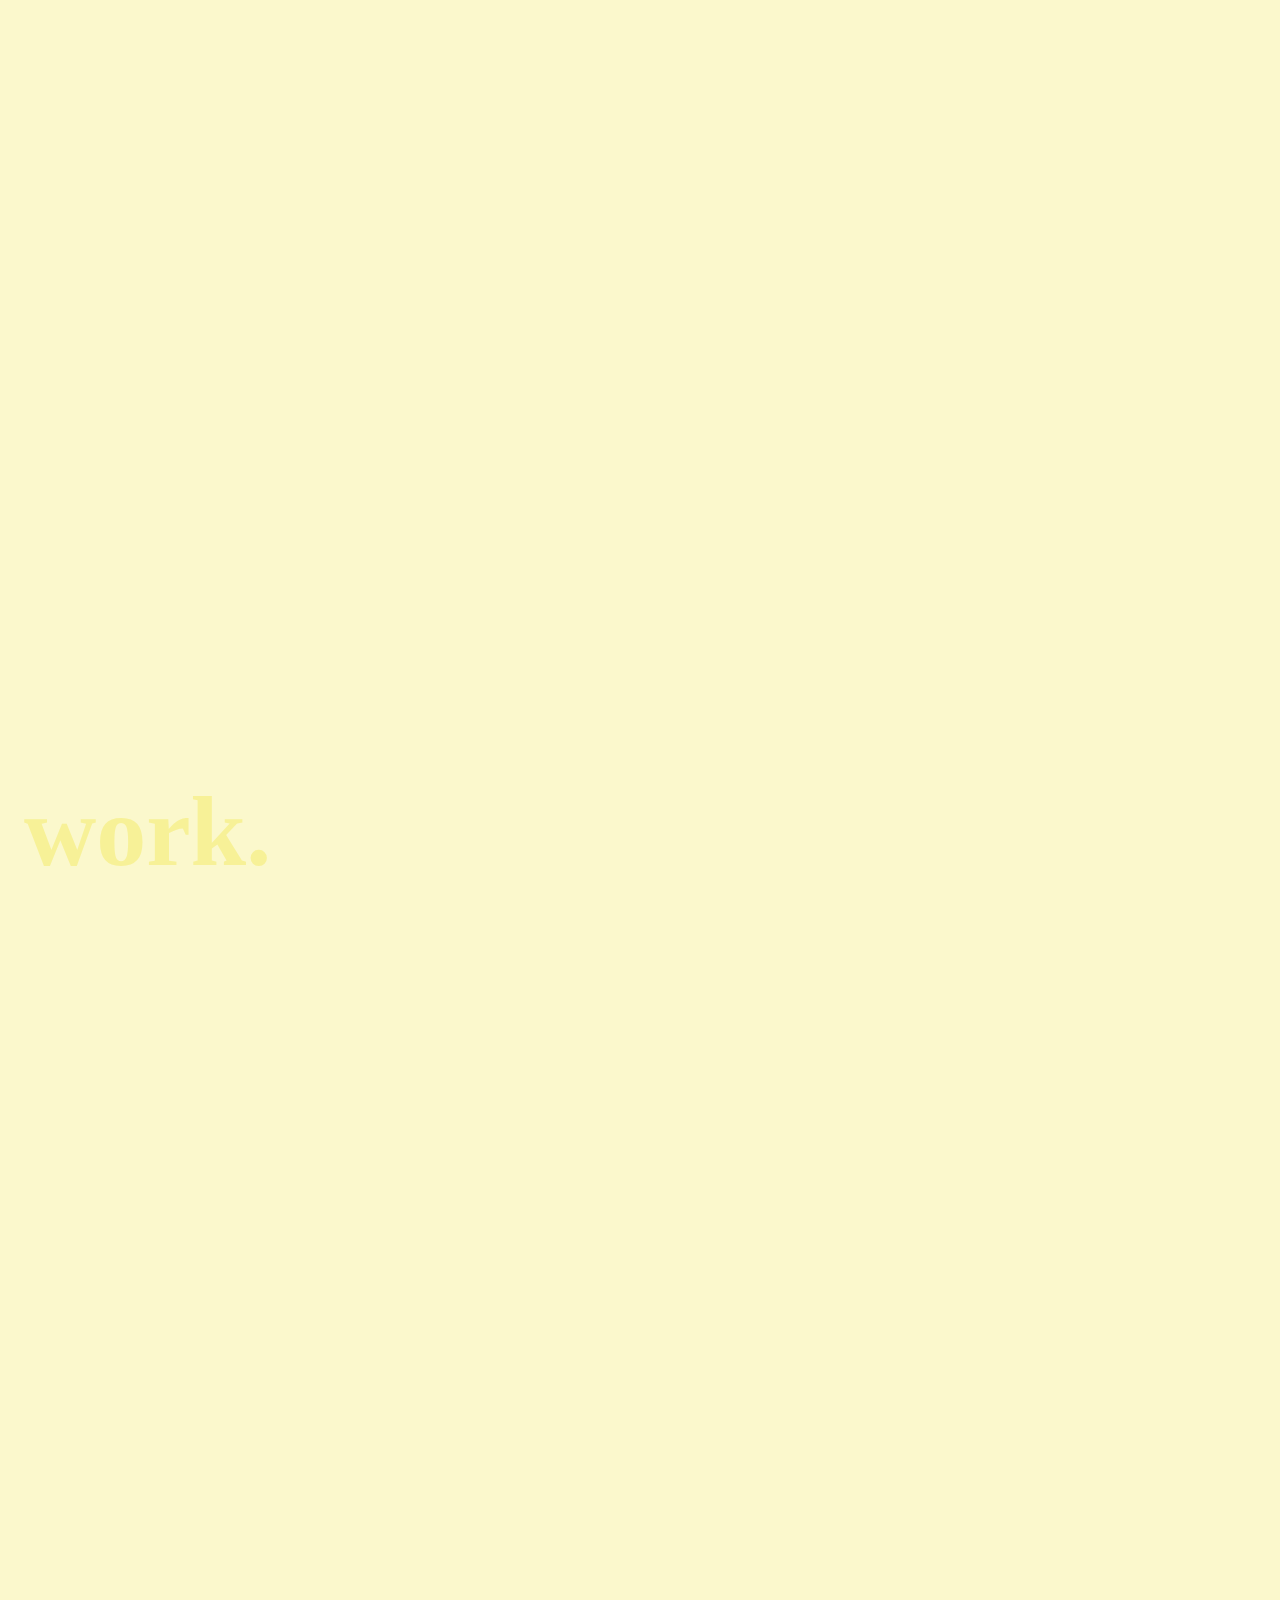
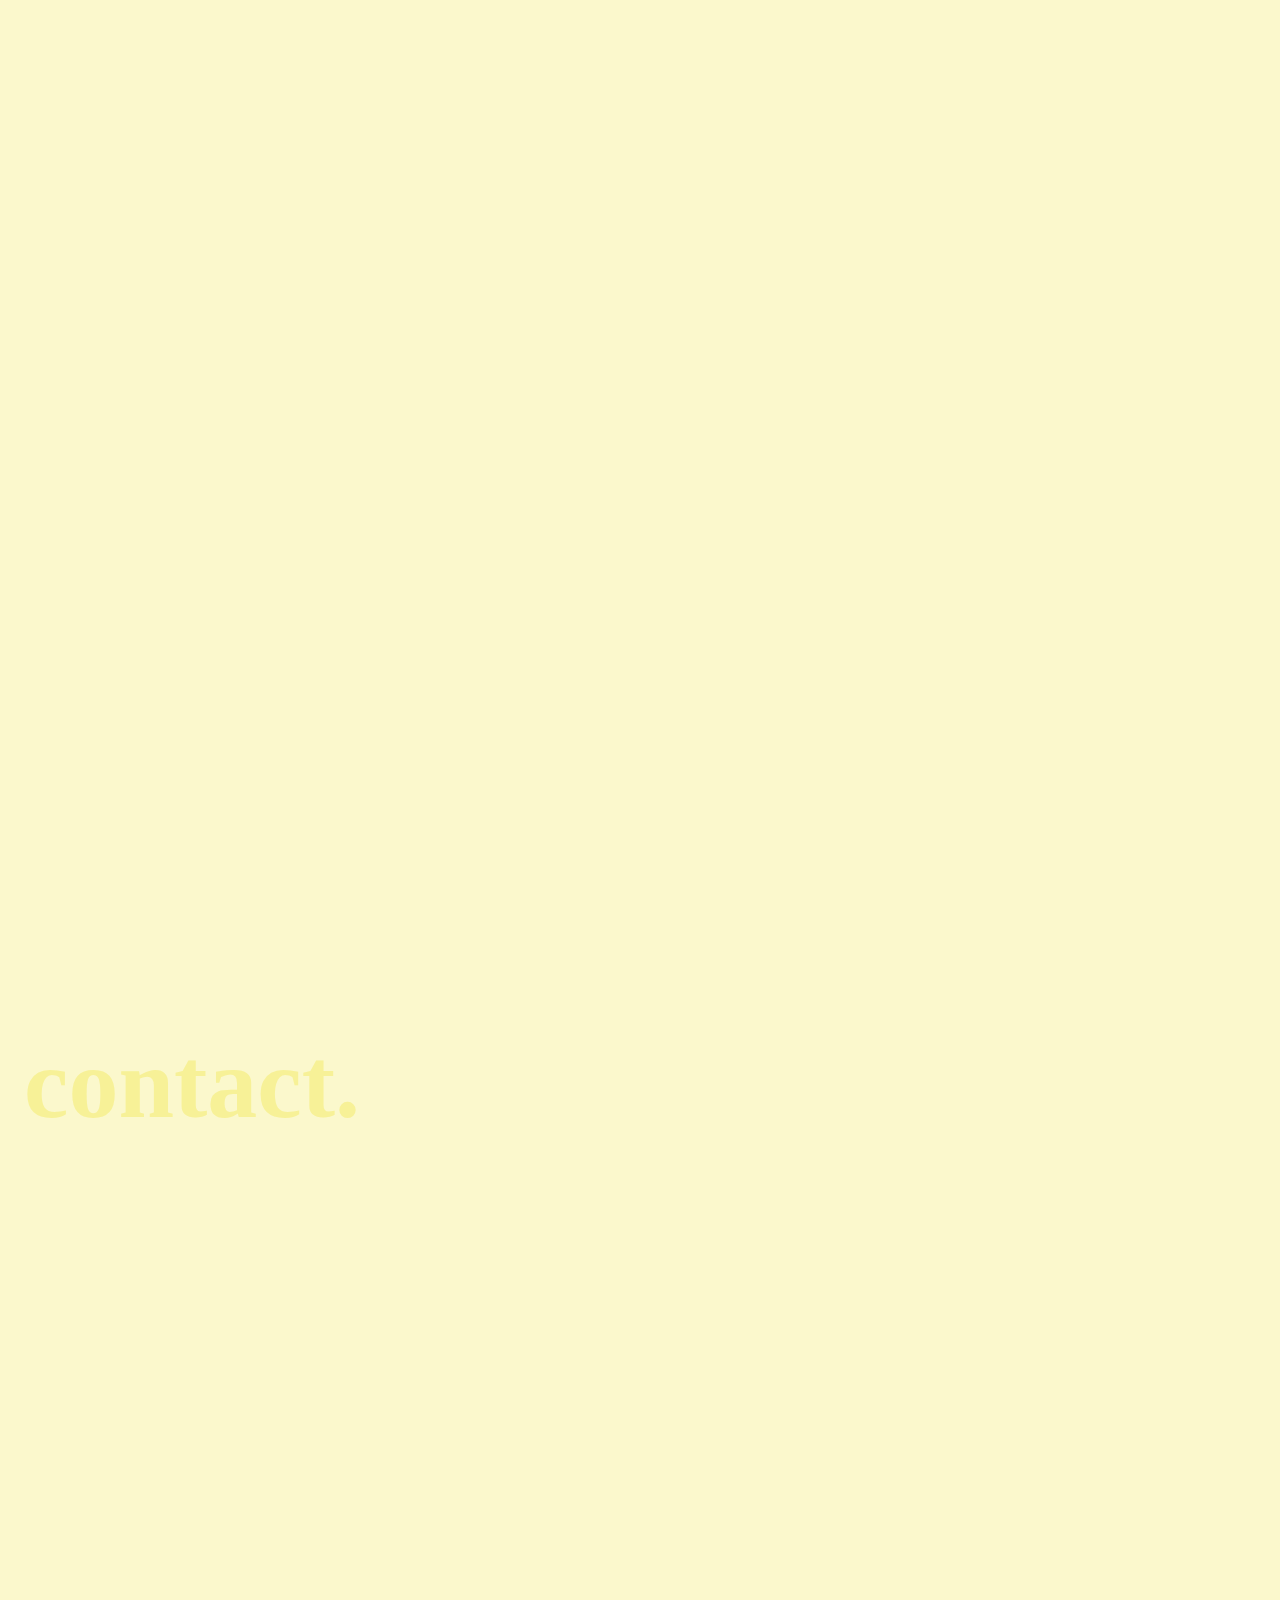
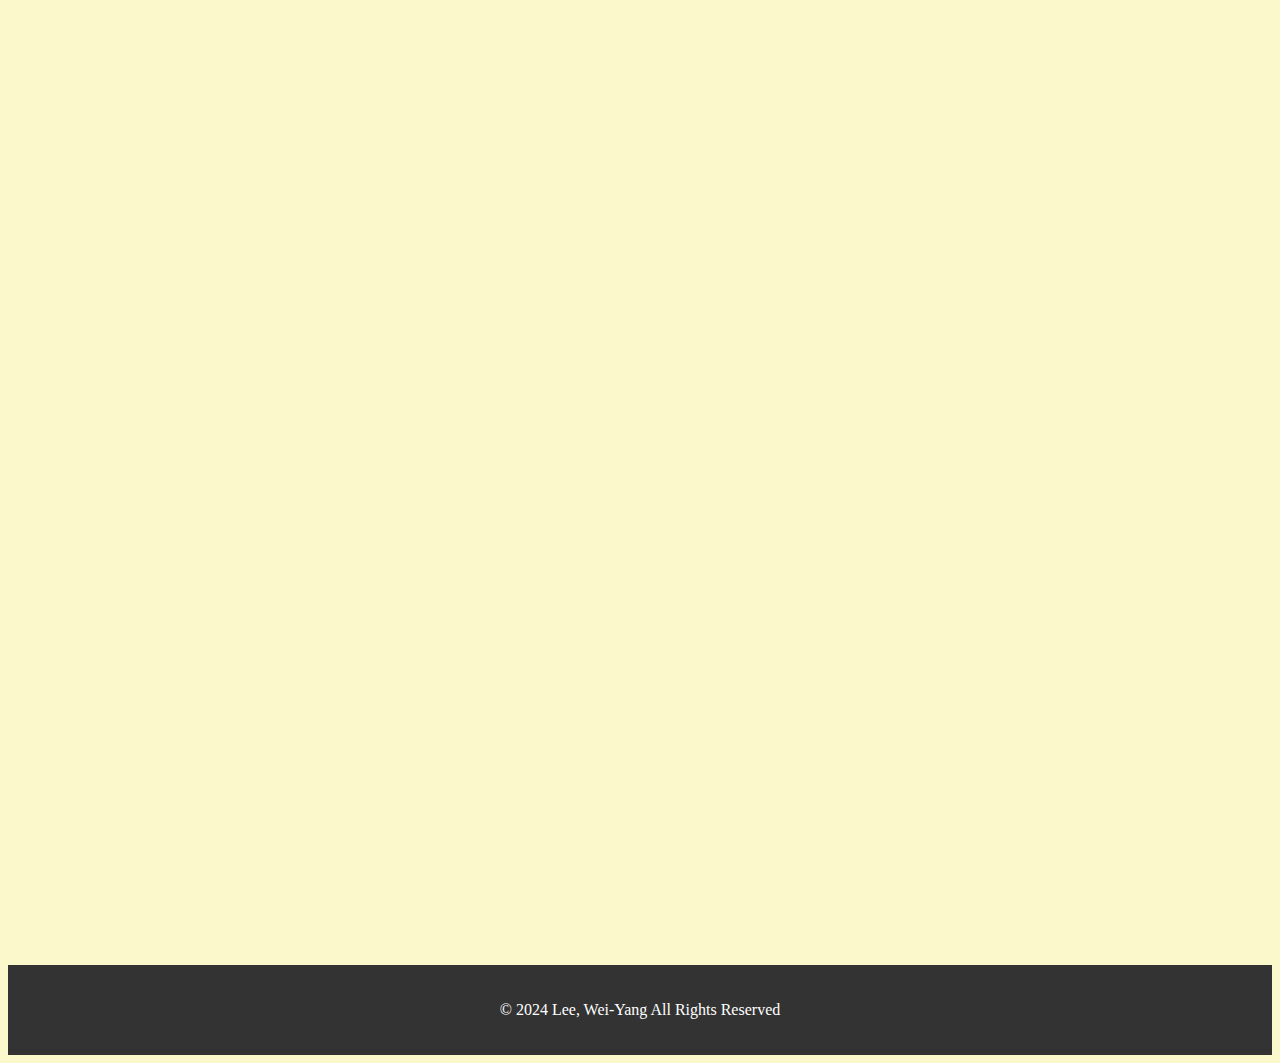
==== commit 08a33ea9: "當視窗<=767，出現漢堡菜單" ====
--- a/index.html
+++ b/index.html
@@ -20,6 +20,7 @@
 
 <body>
   <header>
+    <div class="hamburger">&#9776;</div>
     <nav>
       <div>Lee, Wei-Yang</div>
       <ul>
@@ -51,7 +52,7 @@
         </li>
       </ul>
     </nav>
-    <div class="hero-text slide-in-right">
+    <!-- <div class="hero-text slide-in-right">
       <p class="fade-in">Hello, I'm Lee, Wei-Yang,</p>
       <h1 class="fade-in">Front-End Engineer</h1>
       <p class="fade-in">based in Taiwan.</p>
@@ -69,7 +70,7 @@
         </div>
       </a>
     </div>
-    <div class="avatar fade-in"><img src="./image/avator.webp" /></div>
+    <div class="avatar fade-in"><img src="./image/avator.webp" /></div> -->
   </header>
   <div class="spacer"></div>
   <main>
@@ -85,12 +86,12 @@
             <!-- <p class="text-wrapper fade-in">
               目前求職中，擁有國立臺灣大學社會學系學士學位，曾任中央機關公務員。最近於資展國際結訓，累積近600小時的前端工程師技術訓練，掌握JavaScript、React等前端技術及PHP、MySQL等後端技術。
             </p> -->
-            <p class="text-wrapper fade-in">
+            <!-- <p class="text-wrapper fade-in">
               I'm currently between jobs and hold a bachelor's degree in Sociology from National Taiwan University.
               Former central government civil servant. <br>
               Recently completed nearly 600 hours of front-end engineer training at iSpan, gaining skills in
               JavaScript, React, and back-end technologies like PHP and MySQL.
-            </p>
+            </p> -->
           </div>
         </div>
       </div>
@@ -99,10 +100,6 @@
           <ul class="about-list">
             <li class="fade-in slide-in">
               <p class="year">2024-</p>
-              <!-- <p>
-                我自費參加資展國際前端工程師就業養成班培訓，累積近600小時學習及實作經驗，以React和Node.js和團隊夥伴完成『具有以日期預約露營地功能』的野放露營預約平台；並以PHP和MySQL完成後台管理系統。<br>
-                此外我也擔任班代，擔任班導與同學之間的窗口、協助同學反應學習問題，也自發邀請老師和同學一起餐敘促進師生交流及合作學習。
-              </p> -->
               <p>
                 I self-funded my participation in the iSpan Front-End Engineer Training Program, gaining nearly 600
                 hours of experience
@@ -117,10 +114,7 @@
             </li>
             <li class="slide-in fade-in">
               <p class="year">2020-2024</p>
-              <!-- <p>
-                我任職於中央健康保險署--連續多年榮獲政府服務品質獎第一名--南區業務組，從事總務、採購工作，任職期間成為科室第一位連續3年考績甲等的新進同仁，甚至支援資訊安全內控作業，並擔任資安種子講師；離職前也建立大樓管理的SOP文件，順利交接。
-              </p> -->
-              <p>I worked at the Southern Regional Office of the National Health Insurance Administration, which has
+              <!-- <p>I worked at the Southern Regional Office of the National Health Insurance Administration, which has
                 consistently won the
                 Government Service Quality Award. <br>My role involved general affairs and procurement. During my time
                 there, I became the
@@ -128,19 +122,21 @@
                 also supported
                 information security internal controls and served as an information security seed instructor. Before
                 leaving, I
-                established the building management SOP documents for a smooth handover.</p>
+                established the building management SOP documents for a smooth handover.</p> -->
             </li>
             <li class="slide-in fade-in">
               <p class="year">2015-2020</p>
-              <!-- <p>我在體制外德育學校擔任公民教師兼班群導師，期間和同儕一起組織學生從事服務活動，包含：社區關懷老人服務、救援300隻小鴨、迎接3000人次的校園懇親服務、到國家音樂廳演出。</p> -->
-              <p>I served as a civics teacher and homeroom mentor at a non-traditional moral education school, where I
+              <!-- <p>I served as a civics teacher and homeroom mentor at a non-traditional moral education school, where I
                 collaborated with
                 colleagues to organize student service activities. These included community care for the elderly,
                 rescuing 300
                 ducklings, welcoming 3,000 visitors for a school family day, and performing at the National Concert
-                Hall.</p>
+                Hall.</p> -->
             </li>
           </ul>
+          <!-- <p>我自費參加資展國際前端工程師就業養成班培訓，累積近600小時學習及實作經驗，以React和Node.js和團隊夥伴完成『具有以日期預約露營地功能』的野放露營預約平台；並以PHP和MySQL完成後台管理系統。<br>此外我也擔任班代，擔任班導與同學之間的窗口、協助同學反應學習問題，也自發邀請老師和同學一起餐敘促進師生交流及合作學習。</p> -->
+          <!-- <p>我任職於中央健康保險署--連續多年榮獲政府服務品質獎第一名--南區業務組，從事總務、採購工作，任職期間成為科室第一位連續3年考績甲等的新進同仁，甚至支援資訊安全內控作業，並擔任資安種子講師；離職前也建立大樓管理的SOP文件，順利交接。</p> -->
+          <!-- <p>我在體制外德育學校擔任公民教師兼班群導師，期間和同儕一起組織學生從事服務活動，包含：社區關懷老人服務、救援300隻小鴨、迎接3000人次的校園懇親服務、到國家音樂廳演出。</p> -->
         </div>
 
       </div>
@@ -272,93 +268,8 @@
   <script src="https://cdn.jsdelivr.net/npm/bootstrap@5.3.2/dist/js/bootstrap.min.js"
     integrity="sha384-BBtl+eGJRgqQAUMxJ7pMwbEyER4l1g+O15P+16Ep7Q9Q+zqX6gSbd85u4mG4QzX+"
     crossorigin="anonymous"></script>
-
-  <script>
-    //淡入效果
-    document.addEventListener("DOMContentLoaded", function () {
-      const observer = new IntersectionObserver((entries, observer) => {
-        entries.forEach(entry => {
-          if (entry.isIntersecting) {
-            entry.target.classList.add('visible');
-            observer.unobserve(entry.target); // 在元素已經淡入後停止觀察
-          }
-        });
-      }, { threshold: 0.1 }); // 當元素有 10% 可見時觸發
-
-      const elements = document.querySelectorAll('.fade-in');
-      elements.forEach(element => {
-        observer.observe(element);
-      });
-    });
-    // 獲取按鈕元素
-    var topButton = document.getElementById("topButton");
-    // 當用戶滾動頁面時，如果滾動距離超過 20px，就顯示按鈕
-    window.onscroll = function () {
-      if (document.body.scrollTop > 20 || document.documentElement.scrollTop > 20) {
-        topButton.style.display = "block";
-      } else {
-        topButton.style.display = "none";
-      }
-    };
-    // 當用戶點擊按鈕時，滾動到頁面頂部
-    topButton.onclick = function () {
-      document.body.scrollTop = 0; // 對於 Safari
-      document.documentElement.scrollTop = 0; // 對於 Chrome, Firefox, IE 和 Opera
-    };
-    // 向左滑入效果
-    document.addEventListener("DOMContentLoaded", function () {
-      const observer = new IntersectionObserver((entries, observer) => {
-        entries.forEach(entry => {
-          if (entry.isIntersecting) {
-            entry.target.classList.add('visible');
-            // observer.unobserve(entry.target); 
-            // 在元素已經滑入後停止觀察
-          }
-        });
-      }, { threshold: [0.1] }); // 使用多個閾值確保較早觸發
-
-      const elements = document.querySelectorAll('.slide-in');
-      elements.forEach(element => {
-        observer.observe(element);
-      });
-    });
-
-    // 向上滑入效果
-    document.addEventListener("DOMContentLoaded", function () {
-      const observer = new IntersectionObserver((entries, observer) => {
-        entries.forEach(entry => {
-          if (entry.isIntersecting) {
-            entry.target.classList.add('visible');
-            // observer.unobserve(entry.target); 
-            // 在元素已經滑入後停止觀察
-          }
-        });
-      }, { threshold: [0.1, 0.5] }); // 使用多個閾值確保較早觸發
-
-      const elements = document.querySelectorAll('.slide-up');
-      elements.forEach(element => {
-        observer.observe(element);
-      });
-    });
-
-    // 向右滑入效果
-    document.addEventListener("DOMContentLoaded", function () {
-      const observer = new IntersectionObserver((entries, observer) => {
-        entries.forEach(entry => {
-          if (entry.isIntersecting) {
-            entry.target.classList.add('visible');
-            // observer.unobserve(entry.target); 
-            // 在元素已經滑入後停止觀察
-          }
-        });
-      }, { threshold: [0.1, 0.5] }); // 使用多個閾值確保較早觸發
-
-      const elements = document.querySelectorAll('.slide-in-right');
-      elements.forEach(element => {
-        observer.observe(element);
-      });
-    });
-  </script>
+  <script src="main.js"></script>
+
 </body>
 
 </html>--- a/style.css
+++ b/style.css
@@ -4,6 +4,10 @@
 
 header {
   position: relative;
+}
+
+.hamburger {
+  display: none;
 }
 
 nav {
@@ -380,3 +384,19 @@
   transform: translateX(0);
   /* opacity: 1; */
 }
+
+@media (max-width: 767px) {
+  /* 手機樣式 */
+  nav {
+    display: none;
+  }
+
+  .hamburger {
+    display: block;
+    font-size: 50px;
+    text-align: right;
+
+  }
+
+}
+
